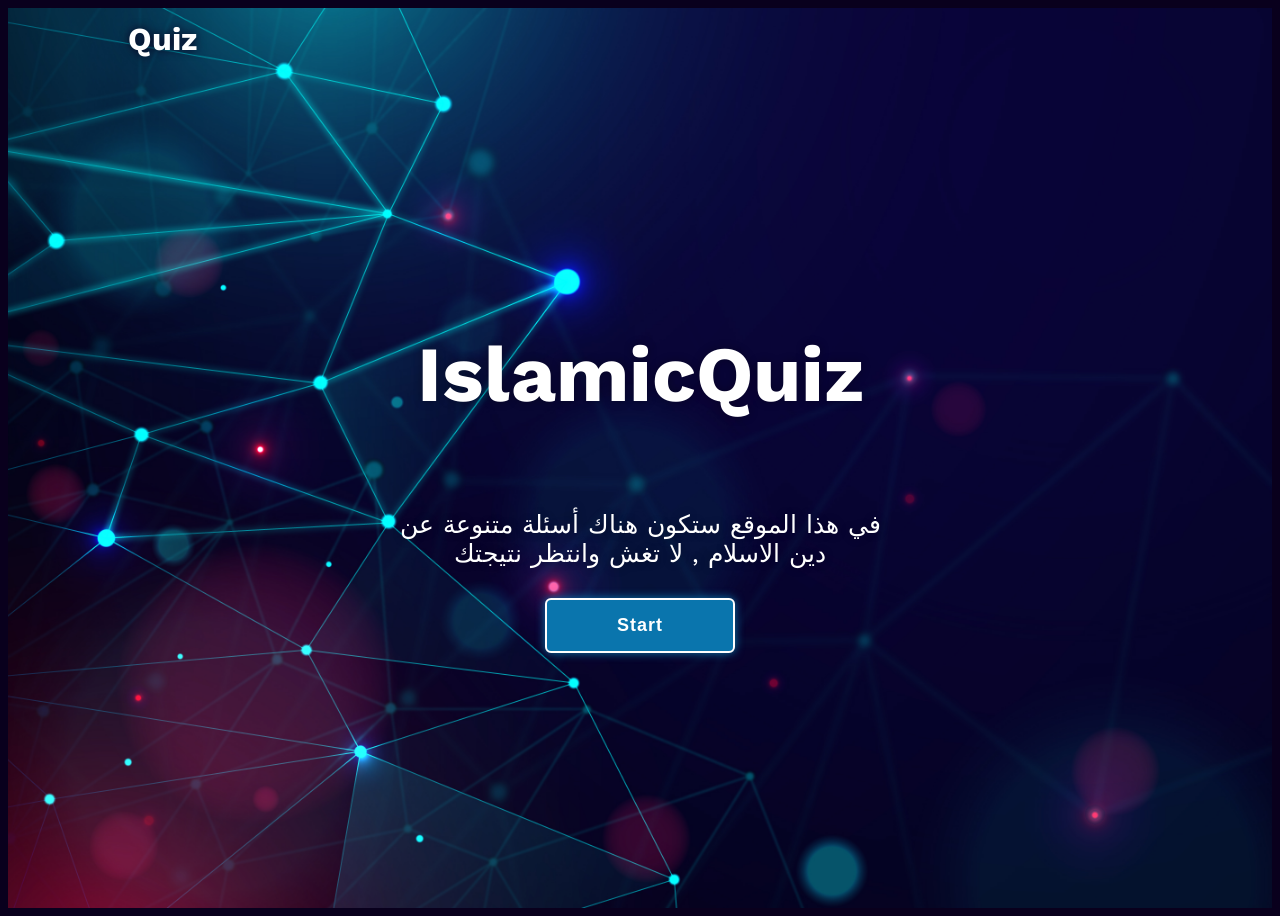
==== index.html @ 767a0c75 "Add files via upload" ====
<!DOCTYPE html>
<html lang="en">

<head>
    <meta charset="UTF-8">
    <meta http-equiv="X-UA-Compatible" content="IE=edge">
    <meta name="viewport" content="width=device-width, initial-scale=1.0">
    <title>Quiz</title>
    <link rel="stylesheet" href="css/quiz.css">
    <link rel="stylesheet" href="css/norm.css">
    <link rel="preconnect" href="https://fonts.googleapis.com">
    <link rel="preconnect" href="https://fonts.gstatic.com" crossorigin>
    <link
        href="https://fonts.googleapis.com/css2?family=Cairo:wght@300;400;500;700&family=Open+Sans:wght@400;700&family=Work+Sans:wght@200;300;400;500;600;700;800&display=swap"
        rel="stylesheet">
</head>

<body>
    <main class="main">
        <header class="header">
            <a href="#" class="logo">
                Quiz
            </a>
            <nav class="navbar">
                <a href="#" class="active">Home</a>
            </nav>

        </header>
        <div class="container">
            <section class="quiz-section">
                <div class="quiz-box">
                    <h1>ISLAMIC QUIZ</h1>
                    <div class="quiz-header">
                        <span>Quiz By Abdou</span>
                        <span class="header-score">Score 0 / 10</span>
                    </div>
                    <h2 class="question-text">What is the past tense of 'go'?</h2>
                    <div class="option-list">
                        <!-- <div class="option">
                            <span>A. y'(x)+y(x)=F(x)</span>
                        </div>
                        <div class="option">
                            <span>B. y"(x)+y'(x)=F(x)</span>
                        </div>
                        <div class="option">
                            <span>C. y'(x)+y"(x)=F(x)</span>
                        </div>
                        <div class="option">
                            <span>D. none of the above</span>
                        </div> -->
                    </div>
                    <div class="quiz-footer">
                        <span class="question-total">
                            1 of 10 Question
                        </span>
                        <button class="next-btn">Next</button>
                    </div>
                </div>
                <div class="result-box">
                    <h2>Your Result</h2>
                    <div class="percentage-container">
                        <div class="circular-progress">
                            <span class="progress-value">0%</span>

                        </div>
                        <span class="score-text">Your Score 0 out of 10</span>
                        <div class="buttons">
                            <button class="tryAgain-btn">Try Again</button>
                            <button class="goHome-btn">Go To Home</button>
                        </div>
                    </div>
                </div>
            </section>
            <section class="home">
                <div class="home-content">
                    <h1>IslamicQuiz</h1>
                    <p>في هذا الموقع ستكون هناك أسئلة متنوعة عن دين الاسلام , لا تغش وانتظر نتيجتك</p>
                    <button class="start-btn">Start</button>
                </div>
            </section>
        </div>

    </main>
    <div class="popup-info">
        <h2>Quiz Guide</h2>
        <span class="info">1. use this website to learn more about islam</span>
        <span class="info">2. The Quiz will have 10 questions</span>
        <span class="info">3. Answer all the questions right and you won't get a gift</span>
        <div class="btn-group">
            <button class="info-btn exit-btn">Exit</button>
            <a href="#" class="info-btn continue-btn">Continue</a>
        </div>

    </div>

    <script src="questions.js"></script>
    <script src="script.js"></script>
    
</body>

</html>
---- css/quiz.css ----
html {
    scroll-behavior: smooth;
}

body {
    font-family: "Work Sans", sans-serif;
    font-family: 'Cairo', sans-serif;
    font-family: 'Open Sans', sans-serif;
    font-family: 'Work Sans', sans-serif;
    background: #09001d;
    overflow: hidden;
}

.header {
    position: fixed;
    top: 0;
    left: 0;
    width: 100%;
    padding: 20px 10%;
    display: flex;
    justify-content: space-between;
    align-items: center;
    z-index: 100;
    background: transparent;
}

.logo {
    font-size: 32px;
    color: white;
    text-decoration: none;
    font-weight: 700;
    filter: drop-shadow(0 0 5px #09001d);
}

.navbar a {
    font-size: 18px;
    color: whitesmoke;
    text-decoration: none;
    font-weight: 500;
    margin-left: 35px;
    transition: .3s;
}

.navbar a:hover,
.navbar a.active {
    color: #0a75ad;
}

.main {
    background-image: url("bg.jpg");
    background-size: cover;
    min-height: 100vh;
    pointer-events: auto;
    background-position: center;
    transition: .3s ease;
}

.main.active {
    filter: blur(15px);
    pointer-events: none;
}

.container {
    display: flex;
    height: 100vh;
    width: 200%;
}

.home {
    position: relative;
    left: -50%;
    width: 100%;
    display: flex;
    justify-content: center;
    align-items: center;
}

.home-content {
    max-width: 500px;
    display: flex;
    flex-direction: column;
    align-items: center;

}

.home-content h1 {
    color: white;
    font-size: 78px;
    font-weight: 700;
    text-shadow: 0 0 10px rgba(0, 0, 0, .3);
}

.home-content p {
    color: white;
    font-size: 25px;
    text-align: center;
    text-shadow: 0 0 10px rgba(0, 0, 0, .3);
    margin-bottom: 30px;
}

.home-content .start-btn {
    width: 190px;
    height: 55px;
    background: #0a75ad;
    border: 2px solid white;
    outline: none;
    border-radius: 6px;
    box-shadow: 0 0 10px #0a75ad;
    font-size: 18px;
    color: white;
    letter-spacing: 1px;
    font-weight: 600;
    cursor: pointer;
    transition: .5s;

}

.home-content .start-btn:hover {
    background: #09001d;
    box-shadow: none;
}

.popup-info {
    position: absolute;
    top: 50%;
    left: 50%;
    transform: translate(-50%, -50%) scale(.9);
    width: 500px;
    background: white;
    border-radius: 6px;
    padding: 10px 25px;
    opacity: 0;
    pointer-events: none;
    transition: .3s ease;
}

.popup-info.active {
    opacity: 1;
    pointer-events: auto;
    transform: translate(-50%, -50%) scale(1);
}

.popup-info h2 {
    font-size: 50px;
    color: #0a75ad;
}

.popup-info .info {
    display: inline-block;
    font-size: 16px;
    color: #333;
    font-weight: 500;
    margin: 4px 0;
}

.popup-info .btn-group {
    display: flex;
    justify-content: space-between;
    align-items: center;
    border-top: 1px solid #999;
    margin-top: 10px;
    padding: 15px 0 7px;
}

.popup-info .btn-group .info-btn {
    display: inline-flex;
    justify-content: center;
    align-items: center;
    width: 130px;
    height: 45px;
    background: #0a75ad;
    border: 2px solid #0a75ad;
    outline: none;
    border-radius: 6px;
    text-decoration: none;
    color: white;
    font-size: 16px;
    font-weight: 600;
    box-shadow: 0 0 10px rgba(0, 0, 0, .1);
    cursor: pointer;
    transition: .5s;

}

.popup-info .btn-group .info-btn:nth-child(1) {
    background: transparent;
    color: #0a75ad;
}

.popup-info .btn-group .info-btn:nth-child(1):hover {
    background: #0a75ad;
    color: white;
}

.popup-info .btn-group .info-btn:nth-child(2):hover {
    background: #055b8a;
    border-color: #055b8a;
}

.quiz-section {
    position: relative;
    left: -50%;
    width: 100%;
    display: flex;
    justify-content: center;
    align-items: center;
    background: #09001d;
    transition: .8s ease-in-out;
    transition-delay: .25s;
    z-index: 100;
}

.quiz-section.active {
    left: 0;
}

.quiz-section .quiz-box {
    position: relative;
    width: 500px;
    background: transparent;
    border: 2px solid #0a75ad;
    border-radius: 6px;
    display: flex;
    flex-direction: column;
    padding: 20px 30px;
    opacity: 0;
    pointer-events: none;
    transform: scale(.9);
    transition: .3s ease;
    transition-delay: 0s;
}

.quiz-section .quiz-box.active {
    opacity: 1;
    pointer-events: auto;
    transform: scale(1);
    transition: 1s ease;
    transition-delay: 1s;
}

.quiz-box h1 {
    font-size: 32px;
    text-align: center;
    background: linear-gradient(45deg, transparent, #0a75ad, transparent);
}

.quiz-box .quiz-header {
    display: flex;
    justify-content: space-between;
    align-items: center;
    padding: 20px 0;
    border-bottom: 2px solid #0a75ad;
    margin-bottom: 30px;
}

.quiz-header span {
    font-size: 18px;
    font-weight: 500;
    color: white;
}

.quiz-header .header-score {
    background: #0a75ad;
    border-radius: 3px;
    padding: 7px;
}

.quiz-box .question-text {
    color: white;
    font-size: 24px;
    font-weight: 600;
}

.option-list .option {
    width: 100%;
    padding: 12px;
    background: transparent;
    border: 2px solid rgba(255, 255, 255, .2);
    font-size: 17px;
    border-radius: 5px;
    margin: 15px 0;
    cursor: pointer;
    transition: .3s;
    color: white;
}

.option-list .option:hover {
    background: rgba(171, 150, 150, 0.1);
    border-color: rgba(98, 91, 91, 0.1);
}

.option-list .option.correct {
    background: #09001d;
    color: chartreuse;
    border-color: chartreuse;
}

.option-list .option.incorrect {
    background: #09001d;
    color: crimson;
    border-color: crimson;
}

.option-list .option.disabled {
    pointer-events: none;
}

.quiz-box .quiz-footer {
    display: flex;
    justify-content: space-between;
    align-items: center;
    border-top: 2px solid #0a75ad;
    padding-top: 20px;
    margin-top: 20px;
}

.quiz-footer .question-total {
    font-size: 16px;
    font-weight: 600;
    color: white;
}

.quiz-footer .next-btn {
    width: 100px;
    height: 45px;
    background: rgba(255, 255, 255, .1);
    outline: none;
    border: 2px solid rgba(255, 255, 255, .1);
    border-radius: 6px;
    font-size: 16px;
    color: rgba(255, 255, 255, .3);
    font-weight: 600;
    pointer-events: none;
    cursor: pointer;
}

.quiz-footer .next-btn.active {
    pointer-events: auto;
    background: #0a75ad;
    border-color: #0a75ad;
    color: white;
}

.quiz-footer .next-btn.active:hover {
    background: #055b8a;
    border-color: #055b8a;

}

.quiz-section .result-box {
    position: absolute;
    top: 50%;
    left: 50%;
    transform: translate(-50%, -50%) scale(.9);
    width: 500px;
    background: transparent;
    border: 2px solid #0a75ad;
    border-radius: 6px;
    padding: 20px;
    display: flex;
    flex-direction: column;
    align-items: center;
    opacity: 0;
    pointer-events: none;
    transition: .3s ease;
}

.quiz-section .result-box.active {
    opacity: 1;
    pointer-events: auto;
    transform: translate(-50%, -50%) scale(1);
}

.result-box h2 {
    font-size: 52px;
    color: white;
}

.result-box .percentage-container {
    width: 300px;
    display: flex;
    flex-direction: column;
    align-items: center;
    margin: 20px 0 40px;
}

.percentage-container .circular-progress {
    position: relative;
    width: 250px;
    height: 250px;
    background: conic-gradient(#a7ff20 3.6deg, rgba(255, 255, 255, .1) 0deg);
    border-radius: 50%;
    display: flex;
    justify-content: center;
    align-items: center;
}

.percentage-container .circular-progress::before {
    content: '';
    position: absolute;
    width: 210px;
    height: 210px;
    background: #09001d;
    border-radius: 50%;

}

.circular-progress .progress-value {
    position: relative;
    font-size: 45px;
    font-weight: 700;
    color: white;
}

.percentage-container .score-text {
    font-size: 26px;
    font-weight: 600;
    margin-top: 20px;
    color: white;
}

.result-box .buttons {
    display: flex;
}

.buttons button {
    width: 130px;
    height: 47px;
    background: #0a75ad;
    border: 2px solid #0a75ad;
    outline: none;
    border-radius: 6px;
    font-weight: 700;
    font-size: 16px;
    color: white;
    margin: 26px 8px 0px;
    cursor: pointer;
    transition: .5s;
}

.buttons button:nth-child():hover {
    background: #055b8a;
    border-color: #055b8a;
}

.buttons button:nth-child(2) {
    background: transparent;
    color: #0a75ad;
}

.buttons button:nth-child(2):hover {
    background: #055b8a;
    color: white;
}

/* Existing CSS styles */

/* Mobile devices */
@media screen and (max-width: 767px) {
    .quiz-section {
        left: -100%;
    }

    .header {
        padding: 15px 5%;
        position: relative;
    }

    .home-content {
        transform: translateX(-40%);
    }

    .container {
        width: 100%;
    }

    .quiz-section.active {
        left: 4px;
    }

    .quiz-box .question-text {
        font-size: 19px;
    }

    .popup-info {
        width: 320px;
    }

    .quiz-section .quiz-box {
        width: 360px;
        top: -88px;
    }

    .quiz-section .result-box {
        width: 360px;
    }

    .quiz-section .result-box h2 {
        font-size: 30px;
    }

    .logo {
        font-size: 28px;
    }

    .home-content h1 {
        font-size: 48px;
    }

    .home-content p {
        font-size: 16px;
        display: flex;
        text-align: center;
        padding: 0px 20px 0px 20px;
    }


}

/* Tablets */
@media screen and (min-width: 768px) and (max-width: 1023px) {
    .header {
        padding: 20px 10%;
    }

    /* Adjust styles for tablets */
    /* For example, adjust font sizes, padding, margins, etc. */
}

/* Larger screens */
@media screen and (min-width: 1024px) {
    .header {
        padding: 20px 15%;
    }

    /* Adjust styles for larger screens */
    /* For example, increase font sizes, adjust layout, etc. */
}
---- css/norm.css ----
/*! normalize.css v8.0.1 | MIT License | github.com/necolas/normalize.css */

/* Document
   ========================================================================== */

/**
 * 1. Correct the line height in all browsers.
 * 2. Prevent adjustments of font size after orientation changes in iOS.
 */

html {
    line-height: 1.15;
    /* 1 */
    -webkit-text-size-adjust: 100%;
    /* 2 */
}

/* Sections
     ========================================================================== */

/**
   * Remove the margin in all browsers.
   */

body {
    margin: 0;
}

/**
   * Render the `main` element consistently in IE.
   */

main {
    display: block;
}

/**
   * Correct the font size and margin on `h1` elements within `section` and
   * `article` contexts in Chrome, Firefox, and Safari.
   */

h1 {
    font-size: 2em;
    margin: 0.67em 0;
}

/* Grouping content
     ========================================================================== */

/**
   * 1. Add the correct box sizing in Firefox.
   * 2. Show the overflow in Edge and IE.
   */

hr {
    box-sizing: content-box;
    /* 1 */
    height: 0;
    /* 1 */
    overflow: visible;
    /* 2 */
}

/**
   * 1. Correct the inheritance and scaling of font size in all browsers.
   * 2. Correct the odd `em` font sizing in all browsers.
   */

pre {
    font-family: monospace, monospace;
    /* 1 */
    font-size: 1em;
    /* 2 */
}

/* Text-level semantics
     ========================================================================== */

/**
   * Remove the gray background on active links in IE 10.
   */

a {
    background-color: transparent;
}

/**
   * 1. Remove the bottom border in Chrome 57-
   * 2. Add the correct text decoration in Chrome, Edge, IE, Opera, and Safari.
   */

abbr[title] {
    border-bottom: none;
    /* 1 */
    text-decoration: underline;
    /* 2 */
    text-decoration: underline dotted;
    /* 2 */
}

/**
   * Add the correct font weight in Chrome, Edge, and Safari.
   */

b,
strong {
    font-weight: bolder;
}

/**
   * 1. Correct the inheritance and scaling of font size in all browsers.
   * 2. Correct the odd `em` font sizing in all browsers.
   */

code,
kbd,
samp {
    font-family: monospace, monospace;
    /* 1 */
    font-size: 1em;
    /* 2 */
}

/**
   * Add the correct font size in all browsers.
   */

small {
    font-size: 80%;
}

/**
   * Prevent `sub` and `sup` elements from affecting the line height in
   * all browsers.
   */

sub,
sup {
    font-size: 75%;
    line-height: 0;
    position: relative;
    vertical-align: baseline;
}

sub {
    bottom: -0.25em;
}

sup {
    top: -0.5em;
}

/* Embedded content
     ========================================================================== */

/**
   * Remove the border on images inside links in IE 10.
   */

img {
    border-style: none;
}

/* Forms
     ========================================================================== */

/**
   * 1. Change the font styles in all browsers.
   * 2. Remove the margin in Firefox and Safari.
   */

button,
input,
optgroup,
select,
textarea {
    font-family: inherit;
    /* 1 */
    font-size: 100%;
    /* 1 */
    line-height: 1.15;
    /* 1 */
    margin: 0;
    /* 2 */
}

/**
   * Show the overflow in IE.
   * 1. Show the overflow in Edge.
   */

button,
input {
    /* 1 */
    overflow: visible;
}

/**
   * Remove the inheritance of text transform in Edge, Firefox, and IE.
   * 1. Remove the inheritance of text transform in Firefox.
   */

button,
select {
    /* 1 */
    text-transform: none;
}

/**
   * Correct the inability to style clickable types in iOS and Safari.
   */

button,
[type="button"],
[type="reset"],
[type="submit"] {
    -webkit-appearance: button;
}

/**
   * Remove the inner border and padding in Firefox.
   */

button::-moz-focus-inner,
[type="button"]::-moz-focus-inner,
[type="reset"]::-moz-focus-inner,
[type="submit"]::-moz-focus-inner {
    border-style: none;
    padding: 0;
}

/**
   * Restore the focus styles unset by the previous rule.
   */

button:-moz-focusring,
[type="button"]:-moz-focusring,
[type="reset"]:-moz-focusring,
[type="submit"]:-moz-focusring {
    outline: 1px dotted ButtonText;
}

/**
   * Correct the padding in Firefox.
   */

fieldset {
    padding: 0.35em 0.75em 0.625em;
}

/**
   * 1. Correct the text wrapping in Edge and IE.
   * 2. Correct the color inheritance from `fieldset` elements in IE.
   * 3. Remove the padding so developers are not caught out when they zero out
   *    `fieldset` elements in all browsers.
   */

legend {
    box-sizing: border-box;
    /* 1 */
    color: inherit;
    /* 2 */
    display: table;
    /* 1 */
    max-width: 100%;
    /* 1 */
    padding: 0;
    /* 3 */
    white-space: normal;
    /* 1 */
}

/**
   * Add the correct vertical alignment in Chrome, Firefox, and Opera.
   */

progress {
    vertical-align: baseline;
}

/**
   * Remove the default vertical scrollbar in IE 10+.
   */

textarea {
    overflow: auto;
}

/**
   * 1. Add the correct box sizing in IE 10.
   * 2. Remove the padding in IE 10.
   */

[type="checkbox"],
[type="radio"] {
    box-sizing: border-box;
    /* 1 */
    padding: 0;
    /* 2 */
}

/**
   * Correct the cursor style of increment and decrement buttons in Chrome.
   */

[type="number"]::-webkit-inner-spin-button,
[type="number"]::-webkit-outer-spin-button {
    height: auto;
}

/**
   * 1. Correct the odd appearance in Chrome and Safari.
   * 2. Correct the outline style in Safari.
   */

[type="search"] {
    -webkit-appearance: textfield;
    /* 1 */
    outline-offset: -2px;
    /* 2 */
}

/**
   * Remove the inner padding in Chrome and Safari on macOS.
   */

[type="search"]::-webkit-search-decoration {
    -webkit-appearance: none;
}

/**
   * 1. Correct the inability to style clickable types in iOS and Safari.
   * 2. Change font properties to `inherit` in Safari.
   */

::-webkit-file-upload-button {
    -webkit-appearance: button;
    /* 1 */
    font: inherit;
    /* 2 */
}

/* Interactive
     ========================================================================== */

/*
   * Add the correct display in Edge, IE 10+, and Firefox.
   */

details {
    display: block;
}

/*
   * Add the correct display in all browsers.
   */

summary {
    display: list-item;
}

/* Misc
     ========================================================================== */

/**
   * Add the correct display in IE 10+.
   */

template {
    display: none;
}

/**
   * Add the correct display in IE 10.
   */

[hidden] {
    display: none;
}
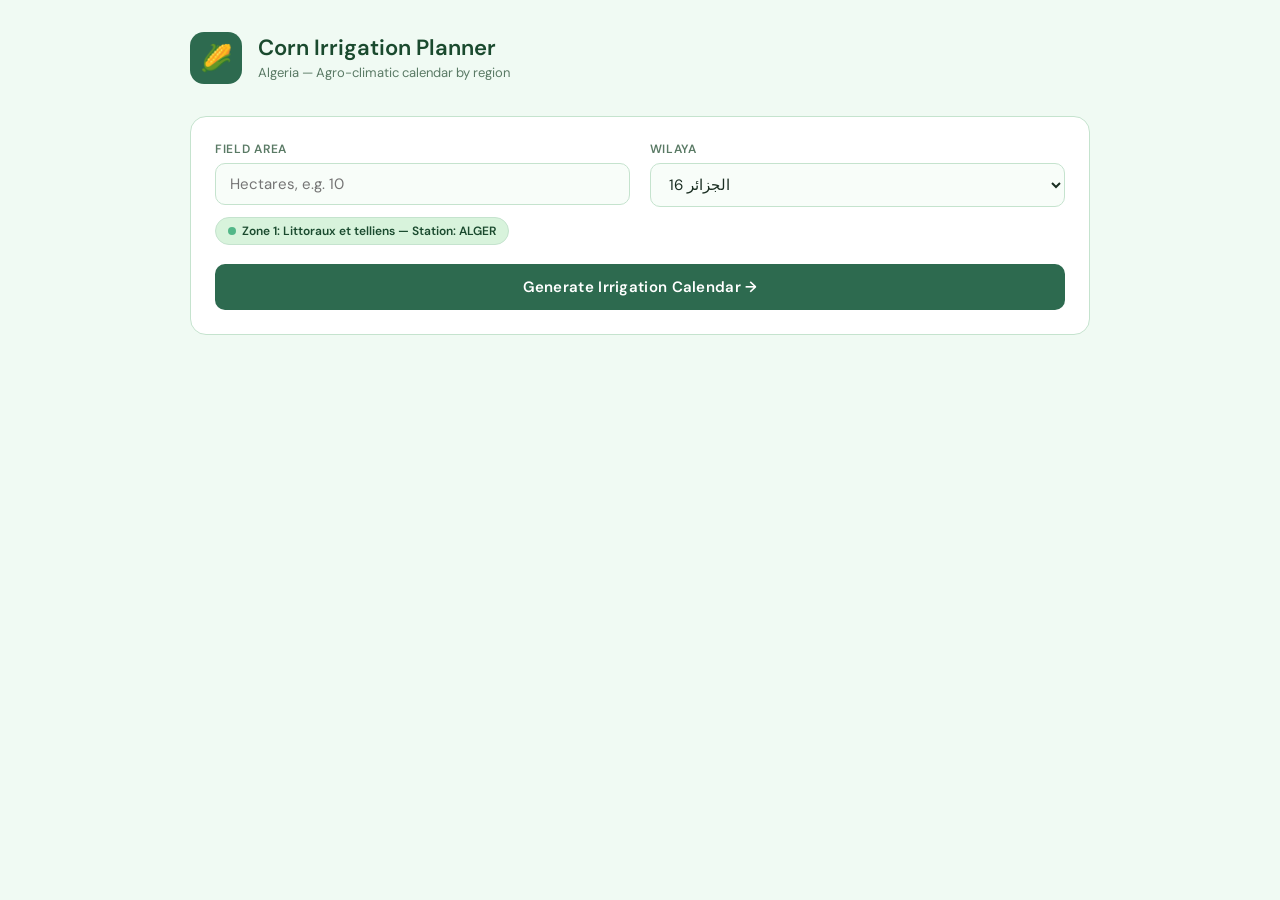
==== commit bdb0bd6b: "Add files via upload" ====
--- a/index.html
+++ b/index.html
@@ -1,102 +1,94 @@
-
 <!DOCTYPE html>
 <html lang="en">
+<head>
+<meta charset="UTF-8">
+<meta name="viewport" content="width=device-width, initial-scale=1.0">
+<title>Corn Irrigation Planner – Algeria</title>
+<link rel="stylesheet" href="style.css">
+</head>
+<body>
 
-<head>
-    <meta charset="UTF-8">
-    <meta http-equiv="X-UA-Compatible" content="IE=edge">
-    <meta name="viewport" content="width=device-width, initial-scale=1.0">
-    <title>Quiz</title>
-    <link rel="stylesheet" href="css/quiz.css">
-    <link rel="stylesheet" href="css/norm.css">
-    <link rel="preconnect" href="https://fonts.googleapis.com">
-    <link rel="preconnect" href="https://fonts.gstatic.com" crossorigin>
-    <link
-        href="https://fonts.googleapis.com/css2?family=Cairo:wght@300;400;500;700&family=Open+Sans:wght@400;700&family=Work+Sans:wght@200;300;400;500;600;700;800&display=swap"
-        rel="stylesheet">
-</head>
+<div class="wrapper">
+  <div class="hero">
+    <div class="hero-icon">🌽</div>
+    <div>
+      <h1>Corn Irrigation Planner</h1>
+      <p>Algeria — Agro-climatic calendar by region</p>
+    </div>
+  </div>
 
-<body>
-    <main class="main">
-        <header class="header">
-            <a href="#" class="logo">
-                Quiz
-            </a>
-            <nav class="navbar">
-                <a href="#" class="active">Home</a>
-            </nav>
+  <div class="card">
+    <div class="fields">
+      <div class="field">
+        <label>Field area</label>
+        <input id="area" type="number" placeholder="Hectares, e.g. 10" min="0.1" step="0.1">
+      </div>
+      <div class="field">
+        <label>Wilaya</label>
+        <select id="wilaya">
+          <optgroup label="Zone 1 — Littoraux et telliens">
+            <option value="16">16 الجزائر</option>
+            <option value="31">31 وهران</option>
+            <option value="23">23 عنابة</option>
+            <option value="21">21 سكيكدة</option>
+            <option value="22">22 سيدي بلعباس</option>
+            <option value="25">25 قسنطينة</option>
+          </optgroup>
+          <optgroup label="Zone 2 — Hauts plateaux et steppiques">
+            <option value="19">19 سطيف</option>
+            <option value="17">17 الجلفة</option>
+            <option value="12">12 تبسة</option>
+            <option value="20">20 سعيدة (عين صفراء)</option>
+            <option value="03">03 الأغواط</option>
+            <option value="07">07 بسكرة</option>
+            <option value="08">08 بشار</option>
+          </optgroup>
+          <optgroup label="Zone 3 — Saharien">
+            <option value="01">01 أدرار</option>
+            <option value="30">30 ورقلة</option>
+            <option value="47">47 غرداية</option>
+            <option value="55">55 تقرت</option>
+            <option value="53">53 عين صالح</option>
+            <option value="11">11 تمنراست</option>
+            <option value="37">37 تندوف</option>
+            <option value="56">56 جانت</option>
+          </optgroup>
+        </select>
+      </div>
+    </div>
+    <div id="zone-display"></div>
+    <div id="error-msg" class="error"></div>
+    <button class="btn" onclick="calculateCalendar()">Generate Irrigation Calendar →</button>
+  </div>
 
-        </header>
-        <div class="container">
-            <section class="quiz-section">
-                <div class="quiz-box">
-                    <h1>ISLAMIC QUIZ</h1>
-                    <div class="quiz-header">
-                        <span>Quiz By Abdou</span>
-                        <span class="header-score">Score 0 / 10</span>
-                    </div>
-                    <h2 class="question-text">What is the past tense of 'go'?</h2>
-                    <div class="option-list">
-                        <!-- <div class="option">
-                            <span>A. y'(x)+y(x)=F(x)</span>
-                        </div>
-                        <div class="option">
-                            <span>B. y"(x)+y'(x)=F(x)</span>
-                        </div>
-                        <div class="option">
-                            <span>C. y'(x)+y"(x)=F(x)</span>
-                        </div>
-                        <div class="option">
-                            <span>D. none of the above</span>
-                        </div> -->
-                    </div>
-                    <div class="quiz-footer">
-                        <span class="question-total">
-                            1 of 10 Question
-                        </span>
-                        <button class="next-btn">Next</button>
-                    </div>
-                </div>
-                <div class="result-box">
-                    <h2>Your Result</h2>
-                    <div class="percentage-container">
-                        <div class="circular-progress">
-                            <span class="progress-value">0%</span>
+  <div id="output">
+    <div class="card">
+      <div class="result-header">
+        <div class="result-title" id="result-title"></div>
+        <div class="result-meta" id="result-meta"></div>
+      </div>
+      <div class="summary-grid" id="summary-grid"></div>
+      <div style="overflow-x:auto;">
+        <table>
+          <thead>
+            <tr>
+              <th>Month</th>
+              <th>ETc (mm/month)</th>
+              <th>Net Need NI (mm)</th>
+              <th>Water / Month (m³)</th>
+              <th>Irrigations</th>
+              <th>Per Irrigation (m³)</th>
+              <th>Frequency</th>
+              <th>Volume Bar</th>
+            </tr>
+          </thead>
+          <tbody id="tbody"></tbody>
+        </table>
+      </div>
+    </div>
+  </div>
+</div>
 
-                        </div>
-                        <span class="score-text">Your Score 0 out of 10</span>
-                        <div class="buttons">
-                            <button class="tryAgain-btn">Try Again</button>
-                            <button class="goHome-btn">Go To Home</button>
-                        </div>
-                    </div>
-                </div>
-            </section>
-            <section class="home">
-                <div class="home-content">
-                    <h1>IslamicQuiz</h1>
-                    <p>في هذا الموقع ستكون هناك أسئلة متنوعة عن دين الاسلام , لا تغش وانتظر نتيجتك</p>
-                    <button class="start-btn">Start</button>
-                </div>
-            </section>
-        </div>
-
-    </main>
-    <div class="popup-info">
-        <h2>Quiz Guide</h2>
-        <span class="info">1. use this website to learn more about islam</span>
-        <span class="info">2. The Quiz will have 10 questions</span>
-        <span class="info">3. Answer all the questions right and you won't get a gift</span>
-        <div class="btn-group">
-            <button class="info-btn exit-btn">Exit</button>
-            <a href="#" class="info-btn continue-btn">Continue</a>
-        </div>
-
-    </div>
-
-    <script src="questions.js"></script>
-    <script src="script.js"></script>
-    
+<script src="script.js"></script>
 </body>
-
 </html>
--- a/style.css
+++ b/style.css
@@ -0,0 +1,331 @@
+@import url('https://fonts.googleapis.com/css2?family=DM+Sans:wght@400;500;600&family=DM+Mono:wght@400;500&display=swap');
+
+*, *::before, *::after {
+  box-sizing: border-box;
+  margin: 0;
+  padding: 0;
+}
+
+:root {
+  --green-dark:  #1a4a2e;
+  --green-mid:   #2d6a4f;
+  --green-light: #52b788;
+  --green-pale:  #d8f3dc;
+  --bg:          #f0faf3;
+  --card:        #ffffff;
+  --text:        #1a2e22;
+  --muted:       #5a7a65;
+  --border:      #c5e3ce;
+  --font:        'DM Sans', sans-serif;
+  --mono:        'DM Mono', monospace;
+}
+
+body {
+  font-family: var(--font);
+  background: var(--bg);
+  color: var(--text);
+  padding: 2rem 1rem;
+  min-height: 100vh;
+}
+
+.wrapper {
+  max-width: 900px;
+  margin: 0 auto;
+}
+
+/* ── Hero ─────────────────────────────────── */
+.hero {
+  display: flex;
+  align-items: center;
+  gap: 16px;
+  margin-bottom: 2rem;
+}
+
+.hero-icon {
+  width: 52px;
+  height: 52px;
+  background: var(--green-mid);
+  border-radius: 14px;
+  display: flex;
+  align-items: center;
+  justify-content: center;
+  font-size: 26px;
+  flex-shrink: 0;
+}
+
+.hero h1 {
+  font-size: 22px;
+  font-weight: 600;
+  color: var(--green-dark);
+  line-height: 1.2;
+}
+
+.hero p {
+  font-size: 13px;
+  color: var(--muted);
+  margin-top: 3px;
+}
+
+/* ── Card ─────────────────────────────────── */
+.card {
+  background: var(--card);
+  border: 1px solid var(--border);
+  border-radius: 16px;
+  padding: 1.5rem;
+  margin-bottom: 1.5rem;
+}
+
+/* ── Form fields ──────────────────────────── */
+.fields {
+  display: grid;
+  grid-template-columns: 1fr 1fr;
+  gap: 1.2rem;
+}
+
+@media (max-width: 580px) {
+  .fields { grid-template-columns: 1fr; }
+}
+
+.field label {
+  display: block;
+  font-size: 12px;
+  font-weight: 600;
+  color: var(--muted);
+  text-transform: uppercase;
+  letter-spacing: 0.06em;
+  margin-bottom: 6px;
+}
+
+.field input,
+.field select {
+  width: 100%;
+  padding: 10px 14px;
+  font-family: var(--font);
+  font-size: 15px;
+  border: 1.5px solid var(--border);
+  border-radius: 10px;
+  background: #f8fdf9;
+  color: var(--text);
+  outline: none;
+  transition: border-color 0.18s, box-shadow 0.18s;
+}
+
+.field input:focus,
+.field select:focus {
+  border-color: var(--green-light);
+  box-shadow: 0 0 0 3px rgba(82, 183, 136, 0.18);
+}
+
+optgroup {
+  font-weight: 700;
+  color: var(--green-dark);
+}
+
+optgroup option {
+  font-weight: 400;
+  color: var(--text);
+}
+
+/* ── Zone badge ───────────────────────────── */
+.zone-badge {
+  display: inline-flex;
+  align-items: center;
+  gap: 6px;
+  padding: 5px 12px;
+  border-radius: 20px;
+  font-size: 12px;
+  font-weight: 600;
+  background: var(--green-pale);
+  color: var(--green-dark);
+  margin-top: 10px;
+  border: 1px solid var(--border);
+}
+
+.zone-dot {
+  width: 8px;
+  height: 8px;
+  border-radius: 50%;
+  background: var(--green-light);
+}
+
+/* ── Error message ────────────────────────── */
+.error {
+  background: #fff3f3;
+  border: 1px solid #fcc;
+  color: #c0392b;
+  padding: 10px 14px;
+  border-radius: 8px;
+  font-size: 13px;
+  margin-top: 0.8rem;
+  display: none;
+}
+
+/* ── Button ───────────────────────────────── */
+.btn {
+  width: 100%;
+  padding: 13px;
+  margin-top: 1.2rem;
+  background: var(--green-mid);
+  color: white;
+  border: none;
+  border-radius: 10px;
+  font-family: var(--font);
+  font-size: 15px;
+  font-weight: 600;
+  cursor: pointer;
+  letter-spacing: 0.02em;
+  transition: background 0.18s, transform 0.1s;
+}
+
+.btn:hover  { background: var(--green-dark); }
+.btn:active { transform: scale(0.98); }
+
+/* ── Result header ────────────────────────── */
+.result-header {
+  display: flex;
+  align-items: center;
+  justify-content: space-between;
+  flex-wrap: wrap;
+  gap: 8px;
+  margin-bottom: 1.2rem;
+}
+
+.result-title {
+  font-size: 15px;
+  font-weight: 600;
+  color: var(--green-dark);
+}
+
+.result-meta {
+  font-size: 12px;
+  color: var(--muted);
+}
+
+/* ── Summary stat cards ───────────────────── */
+.summary-grid {
+  display: grid;
+  grid-template-columns: repeat(3, 1fr);
+  gap: 10px;
+  margin-bottom: 1.4rem;
+}
+
+@media (max-width: 480px) {
+  .summary-grid { grid-template-columns: 1fr 1fr; }
+}
+
+.stat {
+  background: #f0faf3;
+  border: 1px solid var(--border);
+  border-radius: 10px;
+  padding: 12px 14px;
+}
+
+.stat-label {
+  font-size: 11px;
+  font-weight: 600;
+  color: var(--muted);
+  text-transform: uppercase;
+  letter-spacing: 0.05em;
+}
+
+.stat-value {
+  font-size: 20px;
+  font-weight: 600;
+  color: var(--green-dark);
+  margin-top: 3px;
+  font-family: var(--mono);
+}
+
+.stat-unit {
+  font-size: 11px;
+  color: var(--muted);
+}
+
+/* ── Table ────────────────────────────────── */
+table {
+  width: 100%;
+  border-collapse: collapse;
+  font-size: 14px;
+}
+
+thead tr {
+  background: var(--green-dark);
+}
+
+thead th {
+  padding: 10px 12px;
+  text-align: left;
+  color: white;
+  font-weight: 500;
+  font-size: 12px;
+  text-transform: uppercase;
+  letter-spacing: 0.06em;
+}
+
+tbody tr {
+  border-bottom: 1px solid var(--border);
+  transition: background 0.12s;
+}
+
+tbody tr:hover { background: #f5fcf7; }
+
+tbody td {
+  padding: 11px 12px;
+  color: var(--text);
+}
+
+.td-num {
+  font-family: var(--mono);
+  font-size: 13px;
+}
+
+.month-name {
+  font-weight: 600;
+  color: var(--green-dark);
+}
+
+/* ── Badges ───────────────────────────────── */
+.badge-no {
+  display: inline-block;
+  font-size: 11px;
+  padding: 2px 8px;
+  background: #f0faf3;
+  color: var(--muted);
+  border-radius: 20px;
+  border: 1px solid var(--border);
+}
+
+.badge-irr {
+  display: inline-block;
+  font-size: 11px;
+  padding: 2px 8px;
+  background: var(--green-pale);
+  color: var(--green-dark);
+  border-radius: 20px;
+  border: 1px solid #a8d5b5;
+  font-weight: 600;
+}
+
+/* ── Volume bar ───────────────────────────── */
+.bar-wrap {
+  display: flex;
+  align-items: center;
+  gap: 8px;
+}
+
+.bar-bg {
+  flex: 1;
+  height: 6px;
+  background: var(--border);
+  border-radius: 3px;
+  overflow: hidden;
+}
+
+.bar-fill {
+  height: 100%;
+  background: var(--green-light);
+  border-radius: 3px;
+}
+
+/* ── Output section hidden until calculated ─ */
+#output { display: none; }
